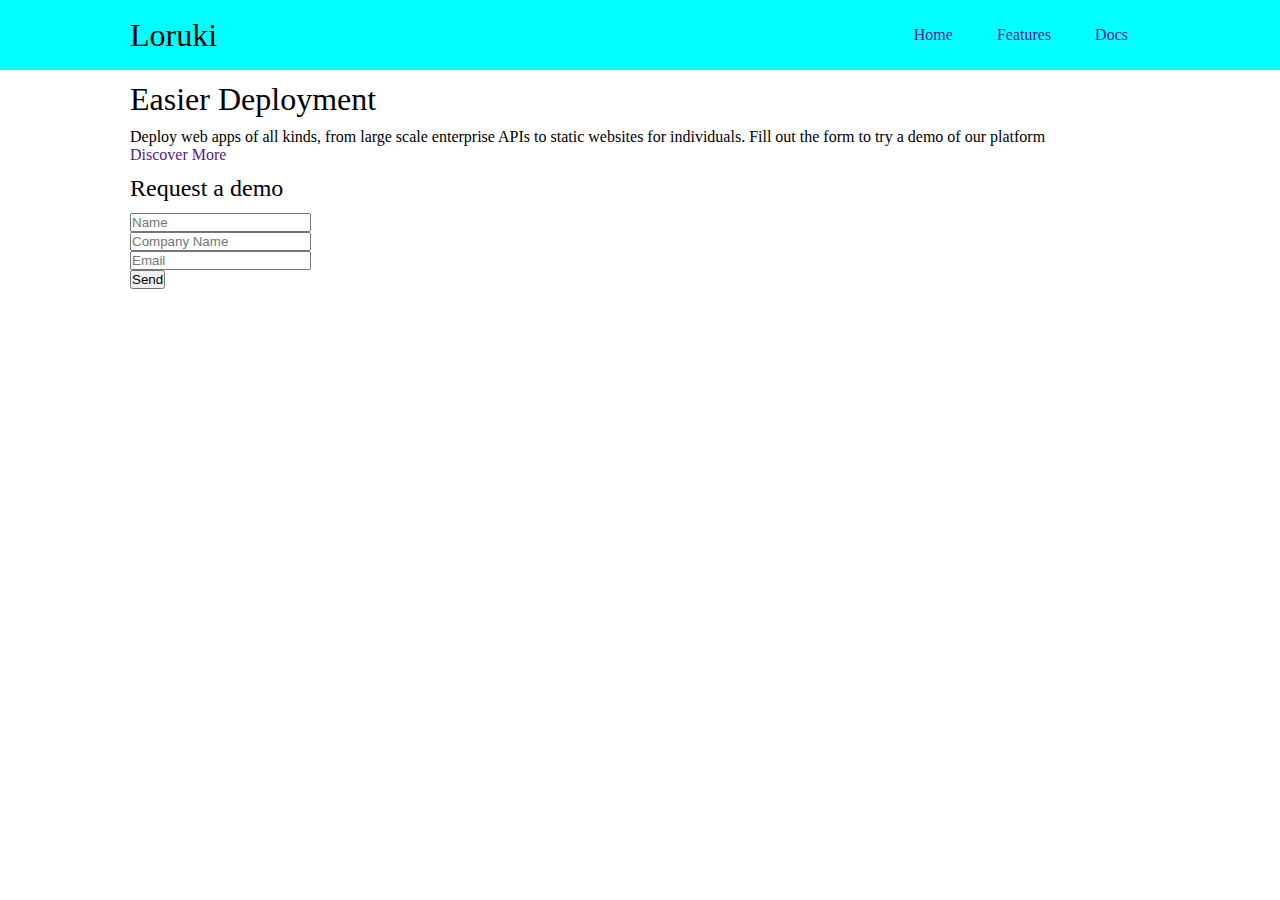
==== index.html @ ef1b58d6 "add showcase" ====
<!DOCTYPE html>
<html lang="en">
  <head>
    <meta charset="UTF-8" />
    <link rel="icon" type="image/svg+xml" href="./client/assets/favicon.ico" />
    <meta name="viewport" content="width=device-width, initial-scale=1.0" />
    <!--link flies-->
    <link href="./styles/index.css" rel="stylesheet" />
    <link rel="stylesheet" href="./styles/mediaquery.css" />

    <title>Loruki| cloud hosting</title>
  </head>
  <body>
    <!--navbar-->
    <div class="navbar">
      <div class="container flex">
        <h1 class="logo">Loruki</h1>
        <nav>
          <ul>
            <li><a href="">Home</a></li>
            <li><a href="">Features</a></li>
            <li><a href="">Docs</a></li>
          </ul>
        </nav>
      </div>
    </div>
    <!--showcase, h1, p & form-->
    <section class="showcase">
      <div class="container grid">
        <div class="showcase-text">
          <h1>Easier Deployment</h1>
          <p>
            Deploy web apps of all kinds, from large scale enterprise APIs to
            static websites for individuals. Fill out the form to try a demo of
            our platform
          </p>
          <a href="" class="button">Discover More</a>
        </div>
        <div class="showcase-form card">
          <h2>Request a demo</h2>
          <form>
            <div class="form-control">
              <input type="text" name="name" placeholder="Name" required />
            </div>
            <div class="form-control">
              <input
                type="text"
                name="company"
                placeholder="Company Name"
                required
              />
            </div>
            <div class="form-control">
              <input type="email" name="email" placeholder="Email" required />
            </div>
            <input type="submit" value="Send" class="btn btn-primary" />
          </form>
        </div>
      </div>
    </section>
  </body>
</html>
---- styles/index.css ----
@import url("./something.css");

/* General */

* {
  box-sizing: border-box;
  padding: 0;
  margin: 0;
}

a {
  text-decoration: none;
}

ul {
  list-style-type: none;
}

li {
  text-align: -webkit-match-parent;
}

/* navbar */
h1,
h2 {
  line-height: 1.2;
  margin: 10px 0;
  font-weight: 300;
}

h1 {
  display: block;
}

.flex {
  display: flex;
  height: 100%;
  align-items: center;
  justify-content: space-between;
}

.container {
  max-width: 1100px;
  padding: 0 40px;
  margin: 0 auto;
  overflow: auto;
}

.navbar {
  height: 70px;
  background-color: aqua;
}

.navbar ul {
  display: flex;
}

.navbar a {
  padding: 15px;
  margin: 0 7px;
}

.navbar a:hover {
  background-color: gray;
  color: white;
  border-radius: 21px;
}
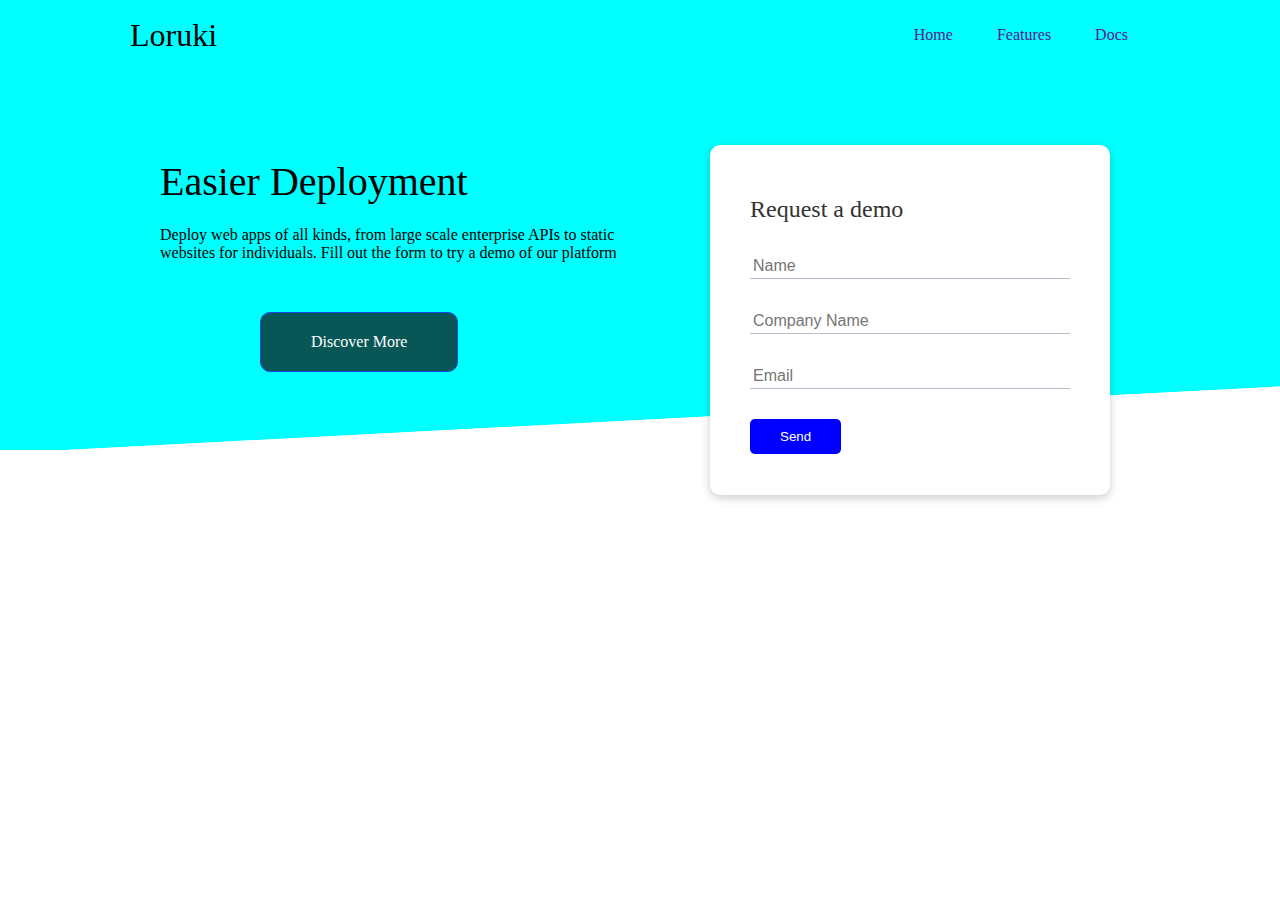
==== commit ca9ab807: "Merge pull request #23 from HYF-Class19/showcase" ====
--- a/index.html
+++ b/index.html
@@ -53,7 +53,9 @@
             <div class="form-control">
               <input type="email" name="email" placeholder="Email" required />
             </div>
-            <input type="submit" value="Send" class="btn btn-primary" />
+            <button type="submit" value="Send" class="btn btn-primary">
+              Send
+            </button>
           </form>
         </div>
       </div>
--- a/styles/index.css
+++ b/styles/index.css
@@ -1,12 +1,5 @@
 @import url("./something.css");
-
-/* General */
-
-* {
-  box-sizing: border-box;
-  padding: 0;
-  margin: 0;
-}
+@import url("./animation.css");
 
 a {
   text-decoration: none;
@@ -39,13 +32,6 @@
   justify-content: space-between;
 }
 
-.container {
-  max-width: 1100px;
-  padding: 0 40px;
-  margin: 0 auto;
-  overflow: auto;
-}
-
 .navbar {
   height: 70px;
   background-color: aqua;
@@ -61,7 +47,104 @@
 }
 
 .navbar a:hover {
-  background-color: gray;
+  background-color: blue;
   color: white;
   border-radius: 21px;
 }
+
+/* showcase */
+.showcase {
+  height: 380px;
+  background-color: aqua;
+  color: black;
+  position: relative;
+}
+
+.showcase h1 {
+  font-size: 40px;
+}
+
+.showcase p {
+  margin: 20px 0;
+}
+
+.showcase .grid {
+  overflow: visible;
+  grid-template-columns: 50% auto;
+  gap: 30px;
+}
+
+.showcase-text {
+  animation: slideInFromLeft 2s ease-in;
+}
+
+.showcase-form {
+  position: relative;
+  top: 60px;
+  height: 350px;
+  width: 400px;
+  padding: 40px;
+  z-index: 100;
+  justify-self: flex-end;
+  animation: slideInFromRight 2s ease-in;
+}
+
+.showcase-form .form-control {
+  margin: 30px 0;
+}
+
+.showcase-form input[type="text"],
+.showcase-form input[type="email"] {
+  border: 0;
+  border-bottom: 1px solid #b4becb;
+  width: 100%;
+  padding: 3px;
+  font-size: 16px;
+}
+
+.showcase-form input:focus {
+  outline: none;
+}
+
+.showcase::before,
+.showcase::after {
+  content: "";
+  position: absolute;
+  height: 100px;
+  bottom: -70px;
+  right: 0;
+  left: 0;
+  background: #fff;
+  transform: skewY(-3deg);
+  -webkit-transform: skewY(-3deg);
+  -moz-transform: skewY(-3deg);
+  -ms-transform: skewY(-3deg);
+}
+
+#button {
+  background-color: #3b3e43;
+  width: auto;
+  height: 30vh;
+}
+
+.button {
+  display: inline-block;
+  color: #fff;
+  text-decoration: none;
+  padding: 20px 50px;
+  border: 1px solid #1349eb;
+  border-radius: 10px;
+  margin-left: 100px;
+  background-color: rgb(8, 86, 86);
+  margin-top: 30px;
+}
+
+.button:hover {
+  animation: pulsate 5s ease-in-out;
+}
+
+@keyframes pulsate {
+  0% {
+    box-shadow: 0 0 25px #5ddcff, 0 0 50px #4e00c2;
+  }
+}
--- a/styles/mediaquery.css
+++ b/styles/mediaquery.css
@@ -0,0 +1,71 @@
+/* Tablets and under */
+@media (max-width: 768px) {
+  .grid,
+  .showcase .grid,
+  .stats .grid,
+  .cli .grid,
+  .cloud .grid,
+  .features-main .grid,
+  .docs-main .grid {
+    grid-template-columns: 1fr;
+    grid-template-rows: 1fr;
+  }
+
+  .showcase {
+    height: auto;
+  }
+
+  .showcase-text {
+    text-align: center;
+    margin-top: 40px;
+    animation: slideInFromTop 1s ease-in;
+  }
+
+  .showcase-form {
+    justify-self: center;
+    margin: auto;
+    animation: slideInFromBottom 1s ease-in;
+  }
+
+  .cli .grid > *:first-child {
+    grid-column: 1;
+    grid-row: 1;
+  }
+
+  .features-head,
+  .features-sub-head,
+  .docs-head {
+    text-align: center;
+  }
+
+  .features-head img,
+  .features-sub-head img,
+  .docs-head img {
+    justify-self: center;
+  }
+
+  .features-main .grid > *:first-child,
+  .features-main .grid > *:nth-child(2) {
+    grid-column: 1;
+  }
+}
+
+/* Mobile */
+@media (max-width: 500px) {
+  .navbar {
+    height: 110px;
+  }
+
+  .navbar .flex {
+    flex-direction: column;
+  }
+
+  .navbar ul {
+    padding: 10px;
+    background-color: rgba(0, 0, 0, 0.1);
+  }
+
+  .showcase-form {
+    width: 300px;
+  }
+}
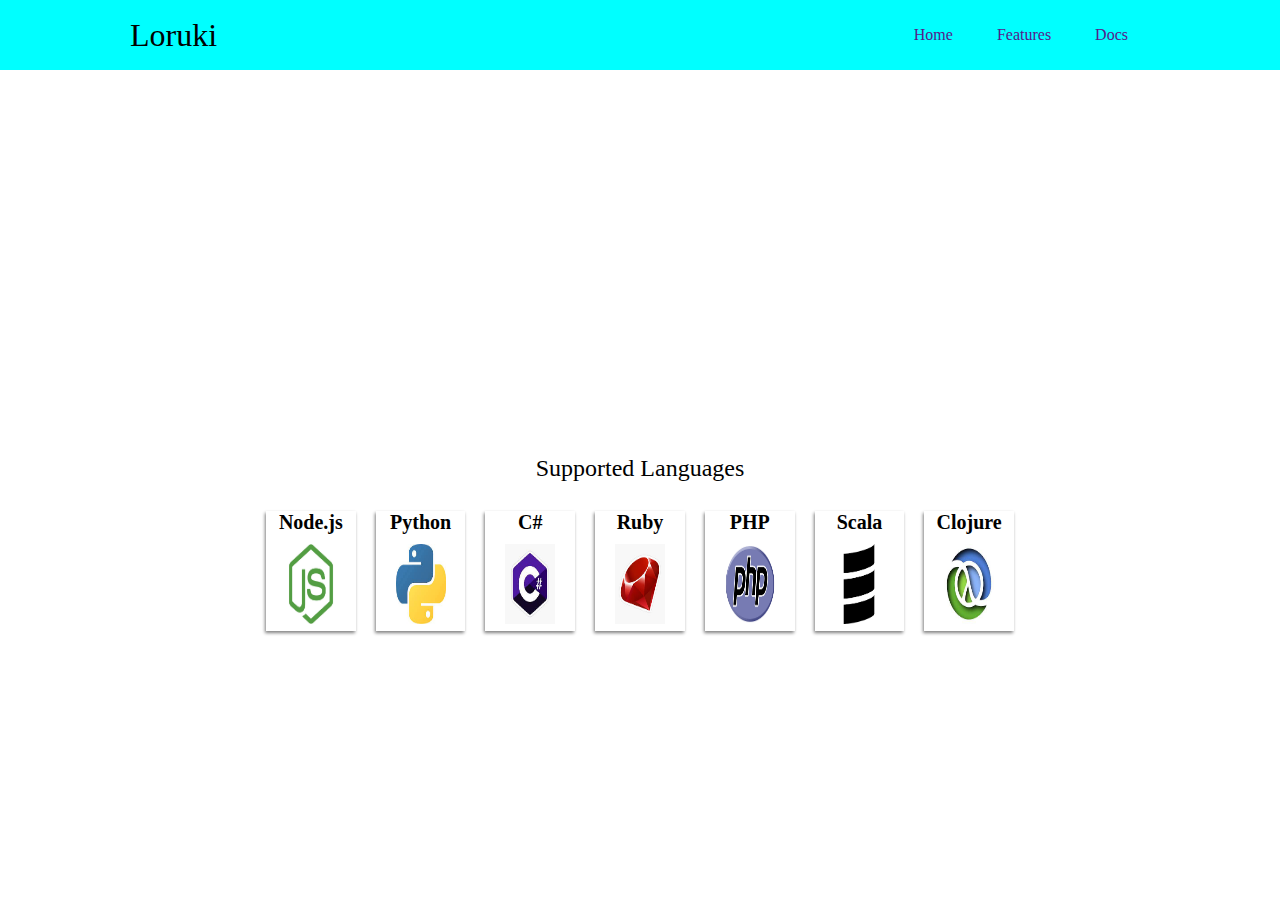
==== commit ea51b4ef: "sec-3" ====
--- a/index.html
+++ b/index.html
@@ -4,11 +4,9 @@
     <meta charset="UTF-8" />
     <link rel="icon" type="image/svg+xml" href="./client/assets/favicon.ico" />
     <meta name="viewport" content="width=device-width, initial-scale=1.0" />
-    <!--link flies-->
+    <title>Loruki| cloud hosting</title>
+
     <link href="./styles/index.css" rel="stylesheet" />
-    <link rel="stylesheet" href="./styles/mediaquery.css" />
-
-    <title>Loruki| cloud hosting</title>
   </head>
   <body>
     <!--navbar-->
@@ -24,41 +22,45 @@
         </nav>
       </div>
     </div>
-    <!--showcase, h1, p & form-->
-    <section class="showcase">
-      <div class="container grid">
-        <div class="showcase-text">
-          <h1>Easier Deployment</h1>
-          <p>
-            Deploy web apps of all kinds, from large scale enterprise APIs to
-            static websites for individuals. Fill out the form to try a demo of
-            our platform
-          </p>
-          <a href="" class="button">Discover More</a>
-        </div>
-        <div class="showcase-form card">
-          <h2>Request a demo</h2>
-          <form>
-            <div class="form-control">
-              <input type="text" name="name" placeholder="Name" required />
-            </div>
-            <div class="form-control">
-              <input
-                type="text"
-                name="company"
-                placeholder="Company Name"
-                required
-              />
-            </div>
-            <div class="form-control">
-              <input type="email" name="email" placeholder="Email" required />
-            </div>
-            <button type="submit" value="Send" class="btn btn-primary">
-              Send
-            </button>
-          </form>
-        </div>
+
+    <!-- Supported languages Section -->
+     <section class="languages">
+     <h2 class="sl">Supported Languages</h2>
+     <div class="languagecontainer">
+      <div class="logo">
+       <h4>Node.js</h4>
+       <img class="logosize" src="images/logos/NodeJS.jpg" alt="">
       </div>
-    </section>
+      <div class="logo">
+        <h4>Python</h4>
+        <img class="logosize" src="images/logos/python.jpg" alt="">
+       </div>
+       <div class="logo">
+        <h4>C#</h4>
+        <img class="logosize" src="images/logos/C.jpg" alt="">
+       </div>
+       <div class="logo">
+        <h4>Ruby</h4>
+        <img class="logosize" src="images/logos/Ruby.jpg" alt="">
+       </div>
+       <div class="logo">
+        <h4>PHP</h4>
+        <img class="logosize" src="images/logos/PHP.jpg" alt="">
+       </div>
+       <div class="logo">
+        <h4>Scala</h4>
+        <img class="logosize" src="images/logos/Scala.jpg" alt="">
+       </div>
+       <div class="logo">
+        <h4>Clojure</h4>
+        <img class="logosize" src="images/logos/Clojure.jpg" alt="">
+       </div>
+      
+     </div>
+
+
+     </section>
+
+
   </body>
 </html>
--- a/styles/index.css
+++ b/styles/index.css
@@ -1,5 +1,12 @@
 @import url("./something.css");
-@import url("./animation.css");
+
+/* General */
+
+* {
+  box-sizing: border-box;
+  padding: 0;
+  margin: 0;
+}
 
 a {
   text-decoration: none;
@@ -32,6 +39,13 @@
   justify-content: space-between;
 }
 
+.container {
+  max-width: 1100px;
+  padding: 0 40px;
+  margin: 0 auto;
+  overflow: auto;
+}
+
 .navbar {
   height: 70px;
   background-color: aqua;
@@ -47,104 +61,48 @@
 }
 
 .navbar a:hover {
-  background-color: blue;
+  background-color: gray;
   color: white;
   border-radius: 21px;
 }
 
-/* showcase */
-.showcase {
-  height: 380px;
-  background-color: aqua;
-  color: black;
-  position: relative;
+.languages {
+  margin-top: 30%;
+  margin-left: 20%;
+  margin-right: 20%;
+  
+}
+.sl {
+  text-align: center;
 }
 
-.showcase h1 {
-  font-size: 40px;
+
+.languages .logo {
+  text-align: center;
+  margin: 18px 10px 40px;
+  transition: transform 0.2s ease-in;
+  box-shadow: -1px 2px 0.2em grey;
+  height: 120px;
+  width: 100px;
+} 
+.logosize {
+  height: 80px;
+  width: 50px;
+}
+.languages .flex {
+ flex-wrap: wrap;
+}
+.languages .logo h4{
+  font-size: 20px;
+  margin-bottom: 10px;
+}
+.languages .logo:hover{
+  transform: translateY(-15px)
 }
 
-.showcase p {
-  margin: 20px 0;
-}
-
-.showcase .grid {
-  overflow: visible;
-  grid-template-columns: 50% auto;
-  gap: 30px;
-}
-
-.showcase-text {
-  animation: slideInFromLeft 2s ease-in;
-}
-
-.showcase-form {
-  position: relative;
-  top: 60px;
-  height: 350px;
-  width: 400px;
-  padding: 40px;
-  z-index: 100;
-  justify-self: flex-end;
-  animation: slideInFromRight 2s ease-in;
-}
-
-.showcase-form .form-control {
-  margin: 30px 0;
-}
-
-.showcase-form input[type="text"],
-.showcase-form input[type="email"] {
-  border: 0;
-  border-bottom: 1px solid #b4becb;
-  width: 100%;
-  padding: 3px;
-  font-size: 16px;
-}
-
-.showcase-form input:focus {
-  outline: none;
-}
-
-.showcase::before,
-.showcase::after {
-  content: "";
-  position: absolute;
-  height: 100px;
-  bottom: -70px;
-  right: 0;
-  left: 0;
-  background: #fff;
-  transform: skewY(-3deg);
-  -webkit-transform: skewY(-3deg);
-  -moz-transform: skewY(-3deg);
-  -ms-transform: skewY(-3deg);
-}
-
-#button {
-  background-color: #3b3e43;
-  width: auto;
-  height: 30vh;
-}
-
-.button {
-  display: inline-block;
-  color: #fff;
-  text-decoration: none;
-  padding: 20px 50px;
-  border: 1px solid #1349eb;
-  border-radius: 10px;
-  margin-left: 100px;
-  background-color: rgb(8, 86, 86);
-  margin-top: 30px;
-}
-
-.button:hover {
-  animation: pulsate 5s ease-in-out;
-}
-
-@keyframes pulsate {
-  0% {
-    box-shadow: 0 0 25px #5ddcff, 0 0 50px #4e00c2;
-  }
-}
+.languagecontainer{
+  display: flex;
+  justify-content: center;
+  align-items: center;
+  height: 100%;
+}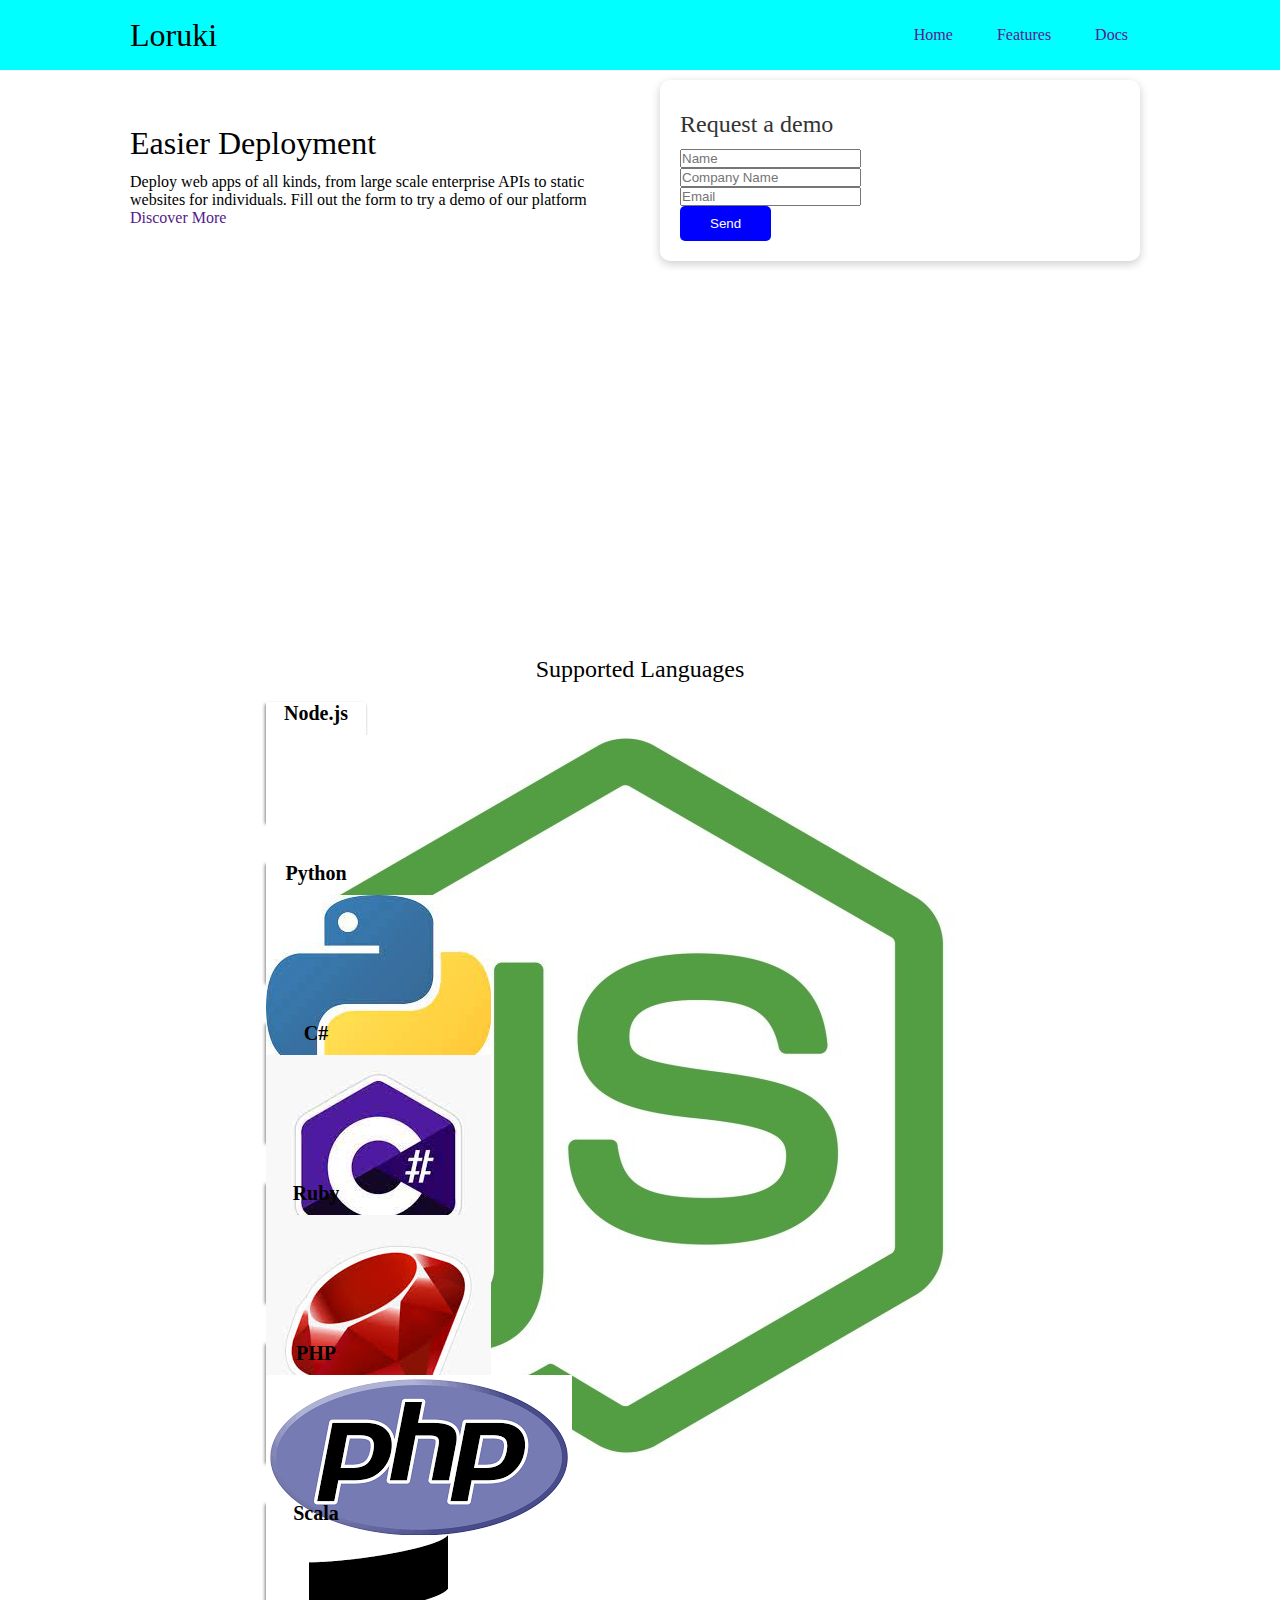
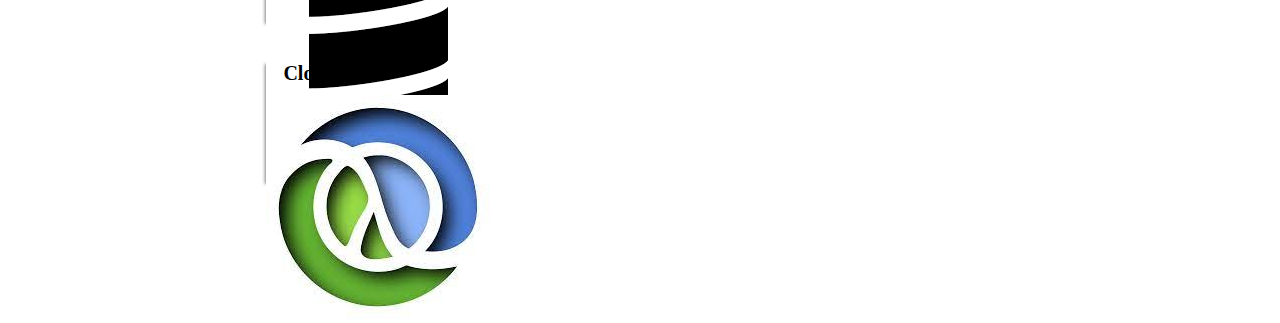
==== commit 6bfa9c09: "sec-3" ====
--- a/index.html
+++ b/index.html
@@ -4,9 +4,11 @@
     <meta charset="UTF-8" />
     <link rel="icon" type="image/svg+xml" href="./client/assets/favicon.ico" />
     <meta name="viewport" content="width=device-width, initial-scale=1.0" />
+    <!--link flies-->
+    <link href="./styles/index.css" rel="stylesheet" />
+    <link rel="stylesheet" href="./styles/mediaquery.css" />
+
     <title>Loruki| cloud hosting</title>
-
-    <link href="./styles/index.css" rel="stylesheet" />
   </head>
   <body>
     <!--navbar-->
@@ -23,44 +25,80 @@
       </div>
     </div>
 
-    <!-- Supported languages Section -->
-     <section class="languages">
-     <h2 class="sl">Supported Languages</h2>
-     <div class="languagecontainer">
-      <div class="logo">
-       <h4>Node.js</h4>
-       <img class="logosize" src="images/logos/NodeJS.jpg" alt="">
+    <!--showcase, h1, p & form-->
+    <section class="showcase">
+      <div class="container grid">
+        <div class="showcase-text">
+          <h1>Easier Deployment</h1>
+          <p>
+            Deploy web apps of all kinds, from large scale enterprise APIs to
+            static websites for individuals. Fill out the form to try a demo of
+            our platform
+          </p>
+          <a href="" class="button">Discover More</a>
+        </div>
+        <div class="showcase-form card">
+          <h2>Request a demo</h2>
+          <form>
+            <div class="form-control">
+              <input type="text" name="name" placeholder="Name" required />
+            </div>
+            <div class="form-control">
+              <input
+                type="text"
+                name="company"
+                placeholder="Company Name"
+                required
+              />
+            </div>
+            <div class="form-control">
+              <input type="email" name="email" placeholder="Email" required />
+            </div>
+            <button type="submit" value="Send" class="btn btn-primary">
+              Send
+            </button>
+          </form>
+        </div>
       </div>
-      <div class="logo">
-        <h4>Python</h4>
-        <img class="logosize" src="images/logos/python.jpg" alt="">
-       </div>
-       <div class="logo">
-        <h4>C#</h4>
-        <img class="logosize" src="images/logos/C.jpg" alt="">
-       </div>
-       <div class="logo">
-        <h4>Ruby</h4>
-        <img class="logosize" src="images/logos/Ruby.jpg" alt="">
-       </div>
-       <div class="logo">
-        <h4>PHP</h4>
-        <img class="logosize" src="images/logos/PHP.jpg" alt="">
-       </div>
-       <div class="logo">
-        <h4>Scala</h4>
-        <img class="logosize" src="images/logos/Scala.jpg" alt="">
-       </div>
-       <div class="logo">
-        <h4>Clojure</h4>
-        <img class="logosize" src="images/logos/Clojure.jpg" alt="">
-       </div>
-      
-     </div>
+    </section>
+
+<!-- Supported languages Section -->
+<section class="languages">
+  <h2 class="sl">Supported Languages</h2>
+  <div class="languageContainer">
+   <div class="logo">
+    <h4>Node.js</h4>
+    <img class="logoSize" src="images/logos/nodejs.jpg" alt="">
+   </div>
+   <div class="logo">
+     <h4>Python</h4>
+     <img class="logoSize" src="images/logos/python.jpg" alt="">
+    </div>
+    <div class="logo">
+     <h4>C#</h4>
+     <img class="logoSize" src="images/logos/c.jpg" alt="">
+    </div>
+    <div class="logo">
+     <h4>Ruby</h4>
+     <img class="logoSize" src="images/logos/ruby.jpg" alt="">
+    </div>
+    <div class="logo">
+     <h4>PHP</h4>
+     <img class="logoSize" src="images/logos/php.jpg" alt="">
+    </div>
+    <div class="logo">
+     <h4>Scala</h4>
+     <img class="logoSize" src="images/logos/scala.jpg" alt="">
+    </div>
+    <div class="logo">
+     <h4>Clojure</h4>
+     <img class="logoSize" src="images/logos/clojure.jpg" alt="">
+    </div>
+   
+  </div>
 
 
-     </section>
-
+  </section>
 
   </body>
 </html>
--- a/styles/mediaquery.css
+++ b/styles/mediaquery.css
@@ -0,0 +1,71 @@
+/* Tablets and under */
+@media (max-width: 768px) {
+  .grid,
+  .showcase .grid,
+  .stats .grid,
+  .cli .grid,
+  .cloud .grid,
+  .features-main .grid,
+  .docs-main .grid {
+    grid-template-columns: 1fr;
+    grid-template-rows: 1fr;
+  }
+
+  .showcase {
+    height: auto;
+  }
+
+  .showcase-text {
+    text-align: center;
+    margin-top: 40px;
+    animation: slideInFromTop 1s ease-in;
+  }
+
+  .showcase-form {
+    justify-self: center;
+    margin: auto;
+    animation: slideInFromBottom 1s ease-in;
+  }
+
+  .cli .grid > *:first-child {
+    grid-column: 1;
+    grid-row: 1;
+  }
+
+  .features-head,
+  .features-sub-head,
+  .docs-head {
+    text-align: center;
+  }
+
+  .features-head img,
+  .features-sub-head img,
+  .docs-head img {
+    justify-self: center;
+  }
+
+  .features-main .grid > *:first-child,
+  .features-main .grid > *:nth-child(2) {
+    grid-column: 1;
+  }
+}
+
+/* Mobile */
+@media (max-width: 500px) {
+  .navbar {
+    height: 110px;
+  }
+
+  .navbar .flex {
+    flex-direction: column;
+  }
+
+  .navbar ul {
+    padding: 10px;
+    background-color: rgba(0, 0, 0, 0.1);
+  }
+
+  .showcase-form {
+    width: 300px;
+  }
+}
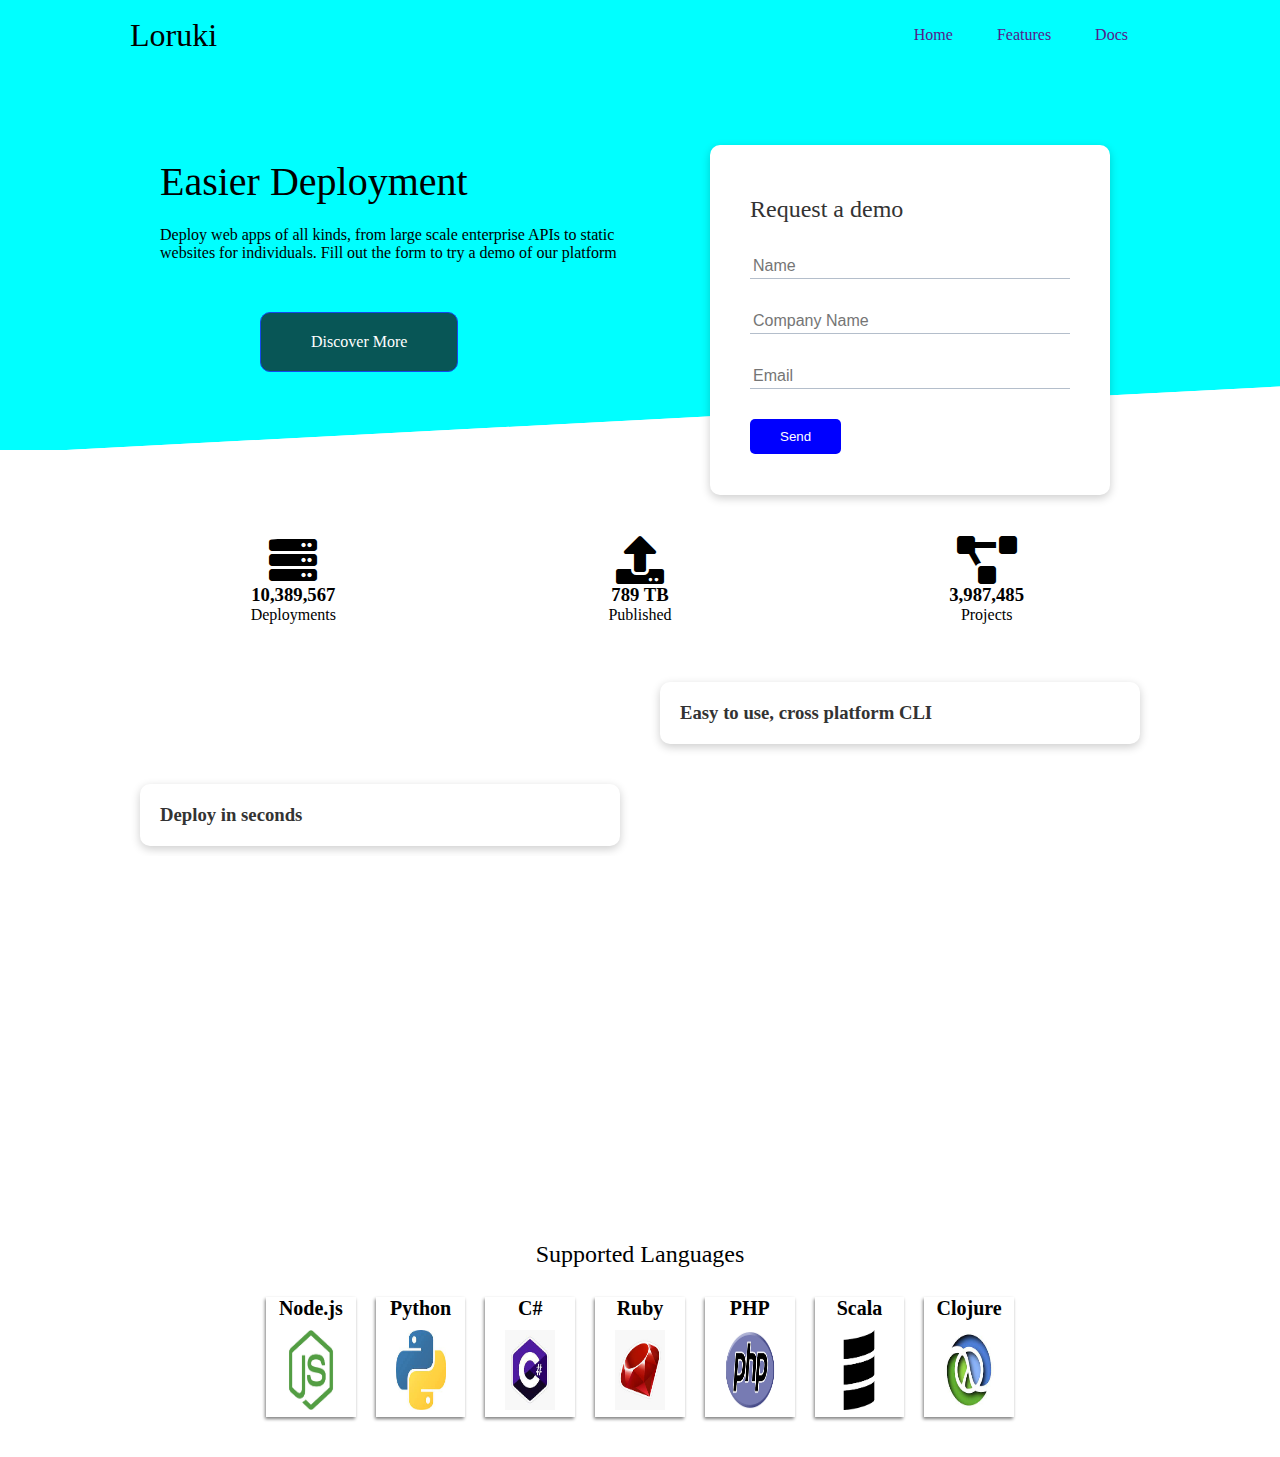
==== commit 701f7d32: "add satistics section" ====
--- a/index.html
+++ b/index.html
@@ -2,11 +2,13 @@
 <html lang="en">
   <head>
     <meta charset="UTF-8" />
+    <link rel="stylesheet" href="https://cdnjs.cloudflare.com/ajax/libs/font-awesome/5.15.1/css/all.min.css">
     <link rel="icon" type="image/svg+xml" href="./client/assets/favicon.ico" />
     <meta name="viewport" content="width=device-width, initial-scale=1.0" />
     <!--link flies-->
     <link href="./styles/index.css" rel="stylesheet" />
     <link rel="stylesheet" href="./styles/mediaquery.css" />
+
 
     <title>Loruki| cloud hosting</title>
   </head>
@@ -61,44 +63,80 @@
         </div>
       </div>
     </section>
-
-<!-- Supported languages Section -->
-<section class="languages">
-  <h2 class="sl">Supported Languages</h2>
-  <div class="languageContainer">
-   <div class="logo">
-    <h4>Node.js</h4>
-    <img class="logoSize" src="images/logos/nodejs.jpg" alt="">
-   </div>
-   <div class="logo">
-     <h4>Python</h4>
-     <img class="logoSize" src="images/logos/python.jpg" alt="">
-    </div>
-    <div class="logo">
-     <h4>C#</h4>
-     <img class="logoSize" src="images/logos/c.jpg" alt="">
-    </div>
-    <div class="logo">
-     <h4>Ruby</h4>
-     <img class="logoSize" src="images/logos/ruby.jpg" alt="">
-    </div>
-    <div class="logo">
-     <h4>PHP</h4>
-     <img class="logoSize" src="images/logos/php.jpg" alt="">
-    </div>
-    <div class="logo">
-     <h4>Scala</h4>
-     <img class="logoSize" src="images/logos/scala.jpg" alt="">
-    </div>
-    <div class="logo">
-     <h4>Clojure</h4>
-     <img class="logoSize" src="images/logos/clojure.jpg" alt="">
-    </div>
-   
-  </div>
+<!--4.section-0-->
+       <section class="stats">
+        <div class="container">
+            <h3 class="stats-heading text-center my-1">
+                Welcome to the best platform for building applications of all
+                types with modern architecture and scaling
+            </h3>
+            <div class="grid grid-3 text-center my-4">
+                <div>
+                    <i class="fas fa-server fa-3x"></i>
+                    <h3>10,389,567</h3>
+                    <p class="text-secondary">Deployments</p>
+                </div>
+                <div>
+                    <i class="fas fa-upload fa-3x"></i>
+                    <h3>789 TB</h3>
+                    <p class="text-secondary">Published</p>
+                </div>
+                <div>
+                    <i class="fas fa-project-diagram fa-3x"></i>
+                    <h3>3,987,485</h3>
+                    <p class="text-secondary">Projects</p>
+                </div>
+            </div>
+        </div>
+    </section>
+      <!--Cli-->
+    <section class="cli">
+        <div class="container grid">
+            <img  class="cli" src="/images/cli.png" alt="">
+            <div class="card">
+                <h3>Easy to use, cross platform CLI</h3>
+            </div>
+            <div class="card">
+                <h3>Deploy in seconds</h3>
+            </div>
+          </div>
+</section>
+    
 
 
-  </section>
-
+    <!-- Supported languages Section -->
+    <section class="languages">
+      <h2 class="sl">Supported Languages</h2>
+      <div class="languageContainer">
+        <div class="logo">
+          <h4>Node.js</h4>
+          <img class="logoSize" src="images/logos/nodejs.jpg" alt="" />
+        </div>
+        <div class="logo">
+          <h4>Python</h4>
+          <img class="logoSize" src="images/logos/python.jpg" alt="" />
+        </div>
+        <div class="logo">
+          <h4>C#</h4>
+          <img class="logoSize" src="images/logos/c.jpg" alt="" />
+        </div>
+        <div class="logo">
+          <h4>Ruby</h4>
+          <img class="logoSize" src="images/logos/ruby.jpg" alt="" />
+        </div>
+        <div class="logo">
+          <h4>PHP</h4>
+          <img class="logoSize" src="images/logos/php.jpg" alt="" />
+        </div>
+        <div class="logo">
+          <h4>Scala</h4>
+          <img class="logoSize" src="images/logos/scala.jpg" alt="" />
+        </div>
+        <div class="logo">
+          <h4>Clojure</h4>
+          <img class="logoSize" src="images/logos/clojure.jpg" alt="" />
+        </div>
+      </div>
+    </section>
   </body>
 </html>
--- a/styles/index.css
+++ b/styles/index.css
@@ -1,12 +1,5 @@
 @import url("./something.css");
-
-/* General */
-
-* {
-  box-sizing: border-box;
-  padding: 0;
-  margin: 0;
-}
+@import url("./animation.css");
 
 a {
   text-decoration: none;
@@ -39,13 +32,6 @@
   justify-content: space-between;
 }
 
-.container {
-  max-width: 1100px;
-  padding: 0 40px;
-  margin: 0 auto;
-  overflow: auto;
-}
-
 .navbar {
   height: 70px;
   background-color: aqua;
@@ -61,21 +47,117 @@
 }
 
 .navbar a:hover {
-  background-color: gray;
+  background-color: blue;
   color: white;
   border-radius: 21px;
+}
+
+/* showcase */
+.showcase {
+  height: 380px;
+  background-color: aqua;
+  color: black;
+  position: relative;
+}
+
+.showcase h1 {
+  font-size: 40px;
+}
+
+.showcase p {
+  margin: 20px 0;
+}
+
+.showcase .grid {
+  overflow: visible;
+  grid-template-columns: 50% auto;
+  gap: 30px;
+}
+
+.showcase-text {
+  animation: slideInFromLeft 2s ease-in;
+}
+
+.showcase-form {
+  position: relative;
+  top: 60px;
+  height: 350px;
+  width: 400px;
+  padding: 40px;
+  z-index: 100;
+  justify-self: flex-end;
+  animation: slideInFromRight 2s ease-in;
+}
+
+.showcase-form .form-control {
+  margin: 30px 0;
+}
+
+.showcase-form input[type="text"],
+.showcase-form input[type="email"] {
+  border: 0;
+  border-bottom: 1px solid #b4becb;
+  width: 100%;
+  padding: 3px;
+  font-size: 16px;
+}
+
+.showcase-form input:focus {
+  outline: none;
+}
+
+.showcase::before,
+.showcase::after {
+  content: "";
+  position: absolute;
+  height: 100px;
+  bottom: -70px;
+  right: 0;
+  left: 0;
+  background: #fff;
+  transform: skewY(-3deg);
+  -webkit-transform: skewY(-3deg);
+  -moz-transform: skewY(-3deg);
+  -ms-transform: skewY(-3deg);
+}
+
+#button {
+  background-color: #3b3e43;
+  width: auto;
+  height: 30vh;
+}
+
+.button {
+  display: inline-block;
+  color: #fff;
+  text-decoration: none;
+  padding: 20px 50px;
+  border: 1px solid #1349eb;
+  border-radius: 10px;
+  margin-left: 100px;
+  background-color: rgb(8, 86, 86);
+  margin-top: 30px;
+}
+
+.button:hover {
+  animation: pulsate 5s ease-in-out;
+}
+
+@keyframes pulsate {
+  0% {
+    box-shadow: 0 0 25px #5ddcff, 0 0 50px #4e00c2;
+  }
 }
 
 .languages {
   margin-top: 30%;
   margin-left: 20%;
   margin-right: 20%;
-  
 }
+
 .sl {
   text-align: center;
 }
-
 
 .languages .logo {
   text-align: center;
@@ -84,25 +166,29 @@
   box-shadow: -1px 2px 0.2em grey;
   height: 120px;
   width: 100px;
-} 
-.logosize {
+}
+
+.logoSize {
   height: 80px;
   width: 50px;
 }
+
 .languages .flex {
- flex-wrap: wrap;
+  flex-wrap: wrap;
 }
-.languages .logo h4{
+
+.languages .logo h4 {
   font-size: 20px;
   margin-bottom: 10px;
 }
-.languages .logo:hover{
-  transform: translateY(-15px)
+
+.languages .logo:hover {
+  transform: translateY(-15px);
 }
 
-.languagecontainer{
+.languageContainer {
   display: flex;
   justify-content: center;
   align-items: center;
   height: 100%;
-}+}
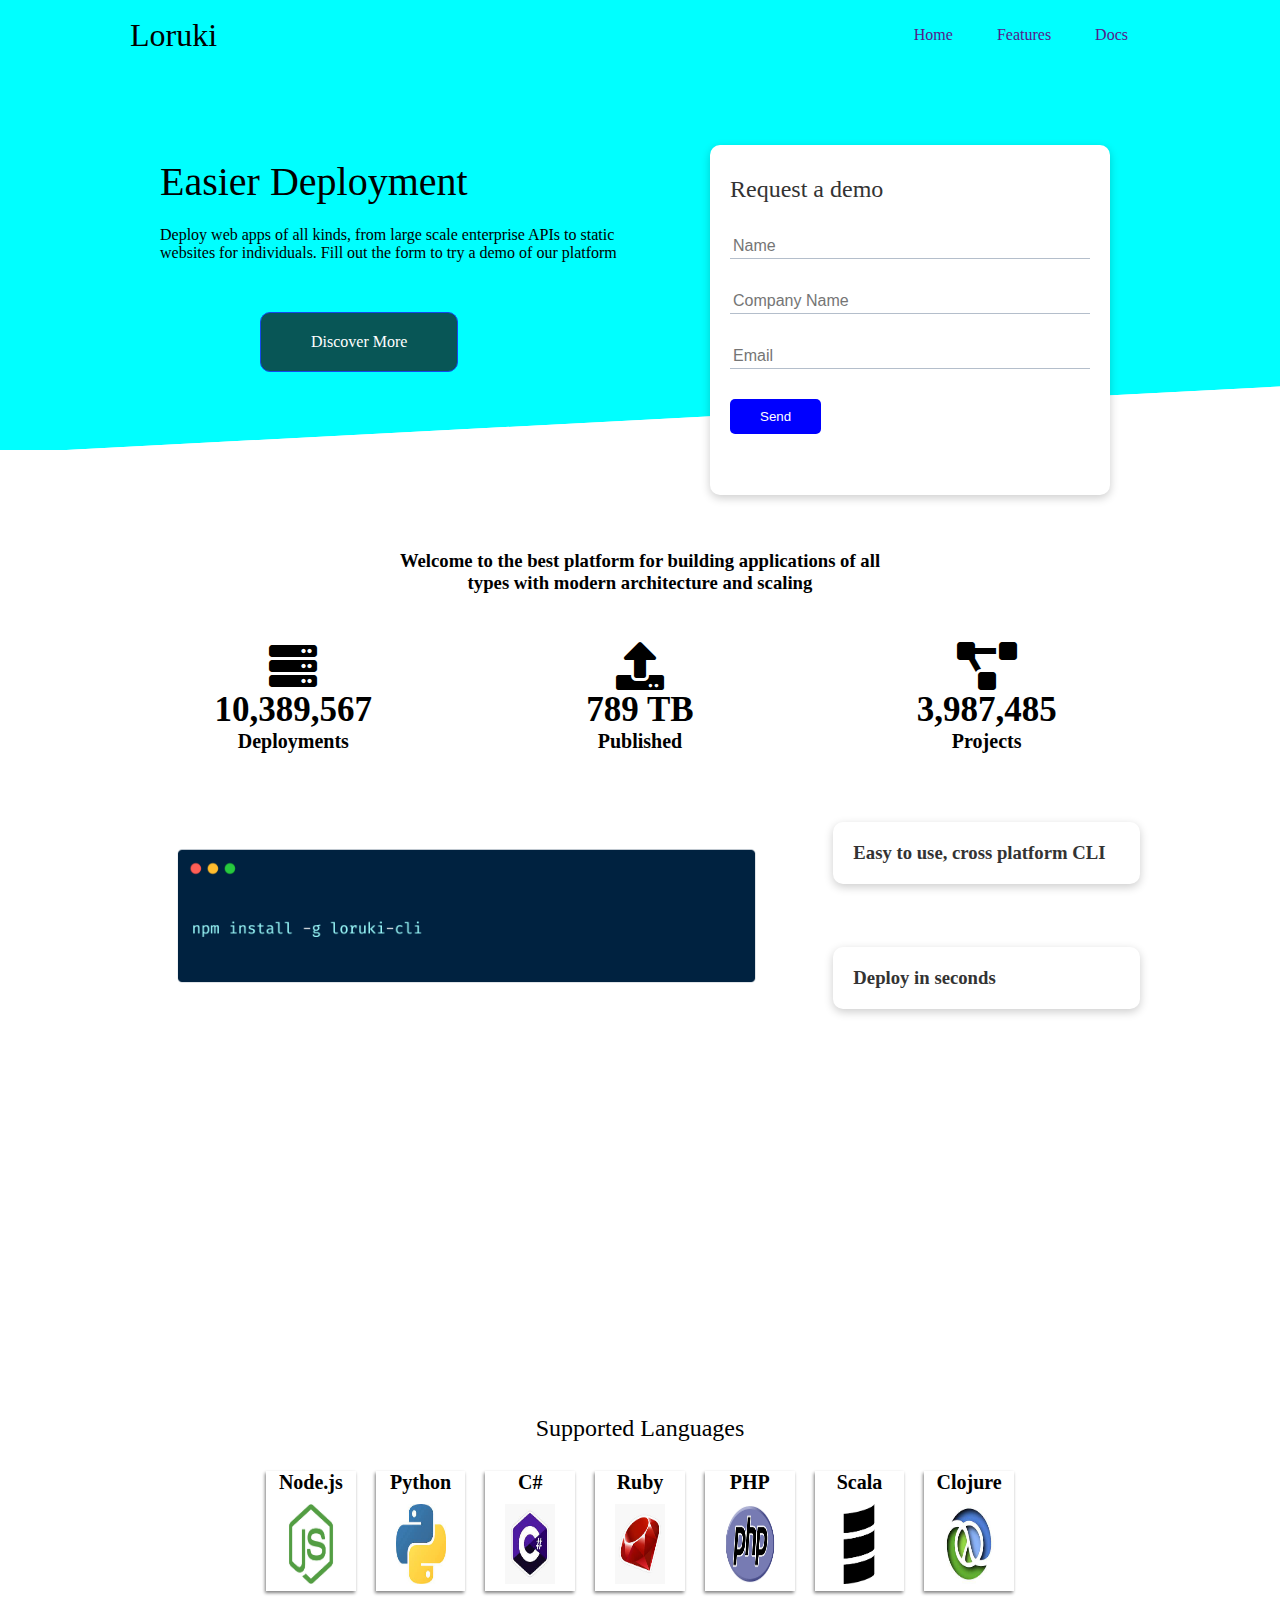
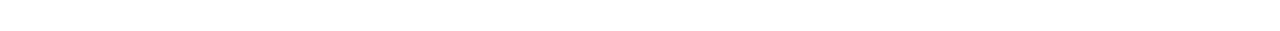
==== commit 4aedd1df: "html validate" ====
--- a/index.html
+++ b/index.html
@@ -2,13 +2,15 @@
 <html lang="en">
   <head>
     <meta charset="UTF-8" />
-    <link rel="stylesheet" href="https://cdnjs.cloudflare.com/ajax/libs/font-awesome/5.15.1/css/all.min.css">
+    <link
+      rel="stylesheet"
+      href="https://cdnjs.cloudflare.com/ajax/libs/font-awesome/5.15.1/css/all.min.css"
+    />
     <link rel="icon" type="image/svg+xml" href="./client/assets/favicon.ico" />
     <meta name="viewport" content="width=device-width, initial-scale=1.0" />
     <!--link flies-->
     <link href="./styles/index.css" rel="stylesheet" />
     <link rel="stylesheet" href="./styles/mediaquery.css" />
-
 
     <title>Loruki| cloud hosting</title>
   </head>
@@ -63,46 +65,44 @@
         </div>
       </div>
     </section>
-<!--4.section-0-->
-       <section class="stats">
-        <div class="container">
-            <h3 class="stats-heading text-center my-1">
-                Welcome to the best platform for building applications of all
-                types with modern architecture and scaling
-            </h3>
-            <div class="grid grid-3 text-center my-4">
-                <div>
-                    <i class="fas fa-server fa-3x"></i>
-                    <h3>10,389,567</h3>
-                    <p class="text-secondary">Deployments</p>
-                </div>
-                <div>
-                    <i class="fas fa-upload fa-3x"></i>
-                    <h3>789 TB</h3>
-                    <p class="text-secondary">Published</p>
-                </div>
-                <div>
-                    <i class="fas fa-project-diagram fa-3x"></i>
-                    <h3>3,987,485</h3>
-                    <p class="text-secondary">Projects</p>
-                </div>
-            </div>
+    <!--4.section-0-->
+    <section class="stats">
+      <div class="container">
+        <h3 class="stats-heading text-center my-1">
+          Welcome to the best platform for building applications of all types
+          with modern architecture and scaling
+        </h3>
+        <div class="grid grid-3 text-center my-4">
+          <div>
+            <i class="fas fa-server fa-3x"></i>
+            <h3>10,389,567</h3>
+            <p class="text-secondary">Deployments</p>
+          </div>
+          <div>
+            <i class="fas fa-upload fa-3x"></i>
+            <h3>789 TB</h3>
+            <p class="text-secondary">Published</p>
+          </div>
+          <div>
+            <i class="fas fa-project-diagram fa-3x"></i>
+            <h3>3,987,485</h3>
+            <p class="text-secondary">Projects</p>
+          </div>
         </div>
+      </div>
     </section>
-      <!--Cli-->
+    <!--Cli-->
     <section class="cli">
-        <div class="container grid">
-            <img  class="cli" src="/images/cli.png" alt="">
-            <div class="card">
-                <h3>Easy to use, cross platform CLI</h3>
-            </div>
-            <div class="card">
-                <h3>Deploy in seconds</h3>
-            </div>
-          </div>
-</section>
-    
-
+      <div class="container grid">
+        <img class="cli" src="/images/cli.png" alt="" />
+        <div class="card">
+          <h3>Easy to use, cross platform CLI</h3>
+        </div>
+        <div class="card">
+          <h3>Deploy in seconds</h3>
+        </div>
+      </div>
+    </section>
 
     <!-- Supported languages Section -->
     <section class="languages">
--- a/styles/index.css
+++ b/styles/index.css
@@ -1,5 +1,16 @@
 @import url("./something.css");
 @import url("./animation.css");
+@import url("https://fonts.googleapis.com/css2?family=Josefin+Sans:wght@100&family=Lato:wght@300&display=swap");
+
+:root {
+  --primary-color: #047aed;
+}
+
+* {
+  box-sizing: border-box;
+  padding: 0;
+  margin: 0;
+}
 
 a {
   text-decoration: none;
@@ -149,6 +160,61 @@
   }
 }
 
+/* start 4 section-0 */
+
+.card {
+  background-color: #fff;
+  color: #333;
+  border-radius: 10px;
+  box-shadow: 0 3px 10px rgba(0, 0, 0, 0.2);
+  padding: 20px;
+  margin: 10px;
+}
+
+.stats {
+  padding-top: 100px;
+}
+
+.stats-heading {
+  max-width: 500px;
+  margin: auto;
+}
+
+.stats .grid h3 {
+  font-size: 35px;
+}
+
+.stats .grid p {
+  font-size: 20px;
+  font-weight: bold;
+}
+
+.cli {
+  width: 100%;
+}
+
+.grid-3 {
+  grid-template-columns: repeat(3, 1fr);
+}
+
+.text-center {
+  text-align: center;
+}
+
+/* Cli */
+
+.cli .grid {
+  grid-template-columns: repeat(3, 1fr);
+  grid-template-rows: repeat(2, 1fr);
+}
+
+.cli .grid >*:first-child {
+  grid-column: 1 / span 2;
+  grid-row: 1 / span 2;
+}
+
+/* end 4 section-0 */
+
 .languages {
   margin-top: 30%;
   margin-left: 20%;
@@ -192,3 +258,5 @@
   align-items: center;
   height: 100%;
 }
+
+/* 4 section-0 */
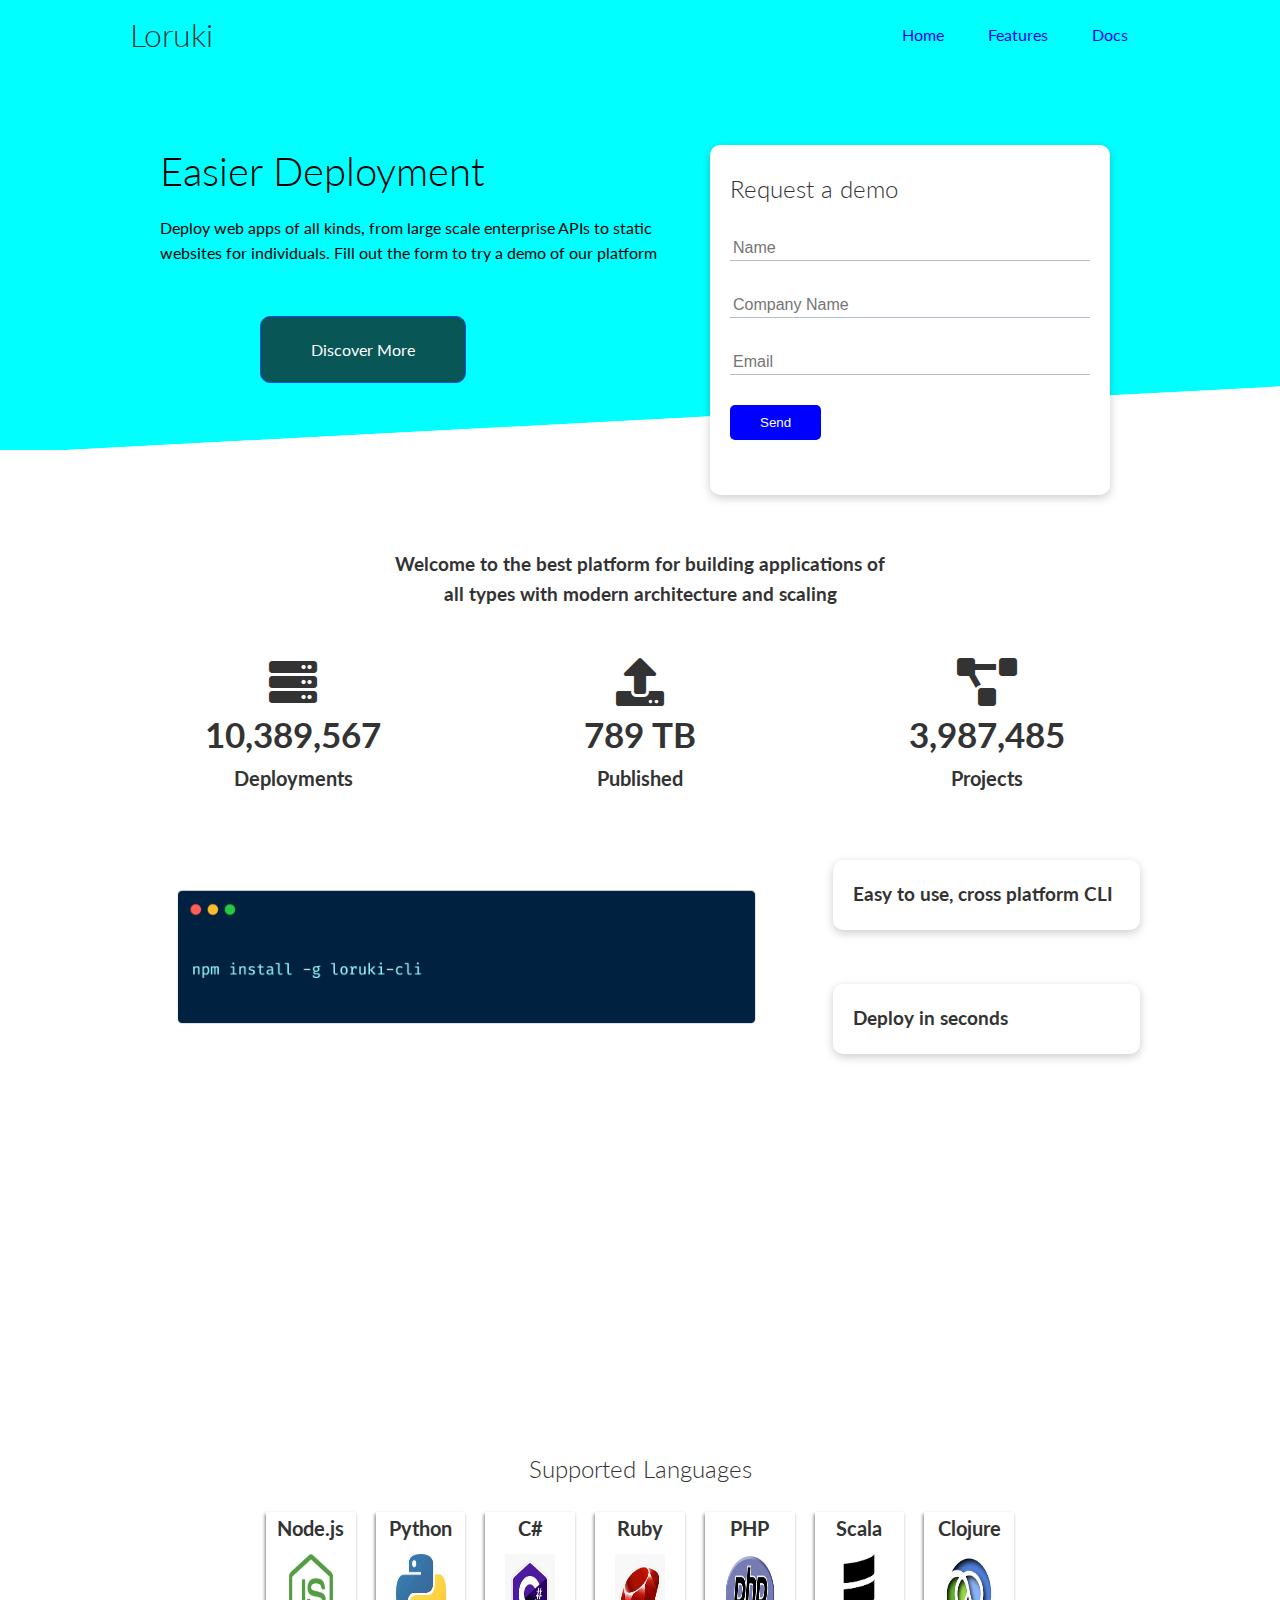
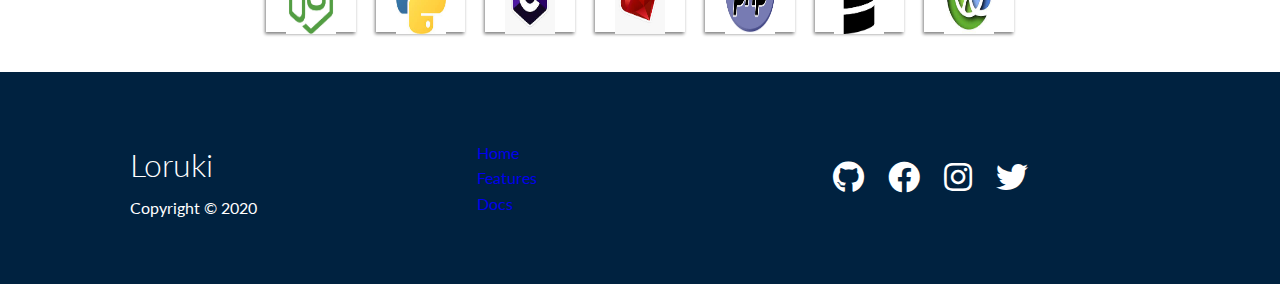
==== commit 9c24c869: "added html files & edit" ====
--- a/index.html
+++ b/index.html
@@ -9,6 +9,12 @@
     <link rel="icon" type="image/svg+xml" href="./client/assets/favicon.ico" />
     <meta name="viewport" content="width=device-width, initial-scale=1.0" />
     <!--link flies-->
+    <link
+      rel="stylesheet"
+      href="https://cdnjs.cloudflare.com/ajax/libs/font-awesome/5.15.1/css/all.min.css"
+      integrity="sha512-+4zCK9k+qNFUR5X+cKL9EIR+ZOhtIloNl9GIKS57V1MyNsYpYcUrUeQc9vNfzsWfV28IaLL3i96P9sdNyeRssA=="
+      crossorigin="anonymous"
+    />
     <link href="./styles/index.css" rel="stylesheet" />
     <link rel="stylesheet" href="./styles/mediaquery.css" />
 
@@ -21,9 +27,9 @@
         <h1 class="logo">Loruki</h1>
         <nav>
           <ul>
-            <li><a href="">Home</a></li>
-            <li><a href="">Features</a></li>
-            <li><a href="">Docs</a></li>
+            <li><a href="./index.html">Home</a></li>
+            <li><a href="./pages/features.html">Features</a></li>
+            <li><a href="./pages/docs.html">Docs</a></li>
           </ul>
         </nav>
       </div>
@@ -94,7 +100,7 @@
     <!--Cli-->
     <section class="cli">
       <div class="container grid">
-        <img class="cli" src="/images/cli.png" alt="" />
+        <img class="cli" src="./images/cli.png" alt="" />
         <div class="card">
           <h3>Easy to use, cross platform CLI</h3>
         </div>
@@ -138,5 +144,38 @@
         </div>
       </div>
     </section>
+
+    <!--Footer-->
+    <footer class="footer bgdark py5">
+      <div class="containerfoot gridfoot gridfoot-2">
+        <div>
+          <h1>Loruki</h1>
+          <p>Copyright &copy; 2020</p>
+        </div>
+        <nav class="navfoot">
+          <ul>
+            <li><a href="./index.html">Home</a></li>
+            <li><a href="./pages/features.html">Features</a></li>
+            <li><a href="./pages/docs.html">Docs</a></li>
+          </ul>
+        </nav>
+        <div class="social">
+          <a
+            aria-label="github"
+            href="https://github.com/HYF-Class19/agile-development-loruki-group-1"
+            ><i class="fab fa-github fa-2x" alt=""></i
+          ></a>
+          <a aria-label="facebook" href="https://www.facebook.com/"
+            ><i class="fab fa-facebook fa-2x" alt=""></i
+          ></a>
+          <a aria-label="instagram" href="https://www.instagram.com/"
+            ><i class="fab fa-instagram fa-2x" alt=""></i
+          ></a>
+          <a aria-label="twitter" href="https://twitter.com/home?lang=en"
+            ><i class="fab fa-twitter fa-2x" alt=""></i
+          ></a>
+        </div>
+      </div>
+    </footer>
   </body>
 </html>
--- a/styles/index.css
+++ b/styles/index.css
@@ -1,6 +1,13 @@
 @import url("./something.css");
 @import url("./animation.css");
+@import url("https://fonts.googleapis.com/css2?family=Lato:wght@300&display=swap");
 @import url("https://fonts.googleapis.com/css2?family=Josefin+Sans:wght@100&family=Lato:wght@300&display=swap");
+
+body {
+  font-family: "Lato", sans-serif;
+  color: #333;
+  line-height: 1.6;
+}
 
 :root {
   --primary-color: #047aed;
@@ -14,6 +21,11 @@
 
 a {
   text-decoration: none;
+}
+
+.social a {
+  color: #fff;
+  margin: 0 10px;
 }
 
 ul {
@@ -208,7 +220,7 @@
   grid-template-rows: repeat(2, 1fr);
 }
 
-.cli .grid >*:first-child {
+.cli .grid > *:first-child {
   grid-column: 1 / span 2;
   grid-row: 1 / span 2;
 }
@@ -259,4 +271,60 @@
   height: 100%;
 }
 
+/* Footer */
+
+.footer {
+  margin: 0 0;
+}
+
+.bgdark {
+  background-color: #002240;
+  color: #fff;
+}
+
+.py5 {
+  padding: 4rem 0;
+}
+
+.containerfoot {
+  max-width: 1100px;
+  margin: 0 auto;
+  overflow: auto;
+  padding: 0 40px;
+}
+
+.gridfoot {
+  display: grid;
+  grid-template-columns: repeat(2, 1fr);
+  gap: 20px;
+  justify-content: center;
+  align-items: center;
+  height: 100%;
+}
+
+.gridfoot-2 {
+  grid-template-columns: repeat(3, 1fr);
+}
+
+.navfoot a:visited {
+  text-decoration: none;
+  color: #fff;
+}
+
+.fa-github:hover {
+  color: #000;
+}
+
+.fa-facebook:hover {
+  color: #1773ea;
+}
+
+.fa-instagram:hover {
+  color: #b32e87;
+}
+
+.fa-twitter:hover {
+  color: #1c9cea;
+}
+
 /* 4 section-0 */
